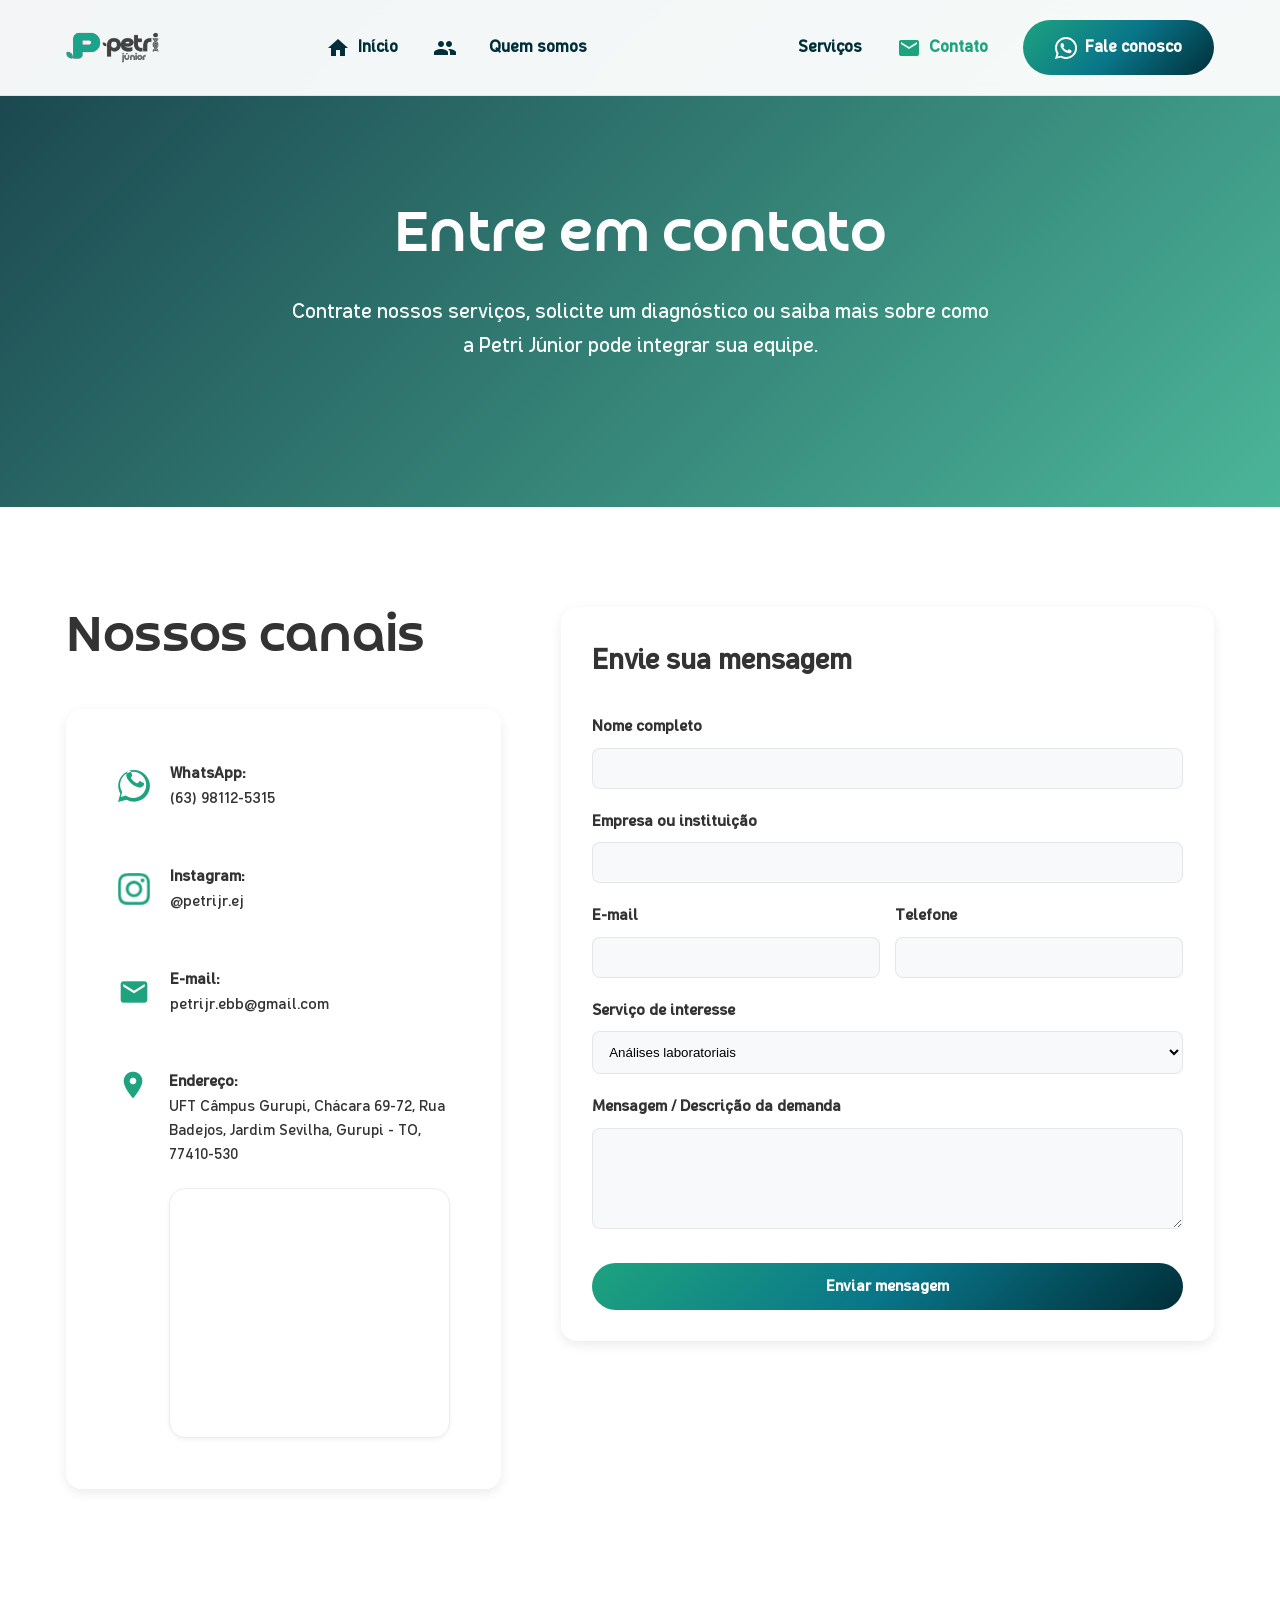
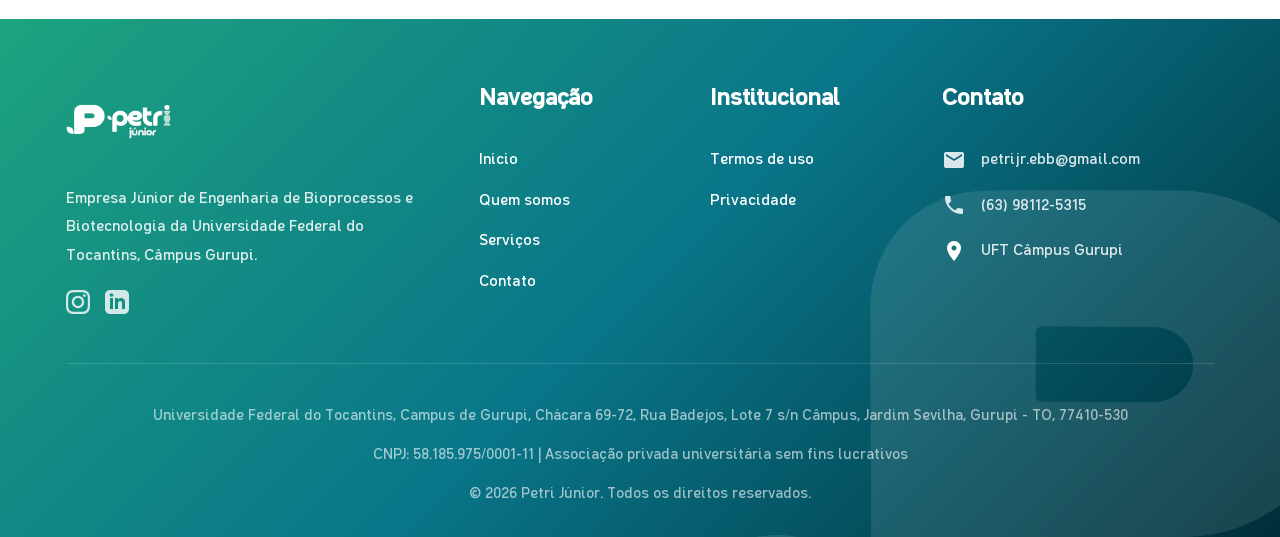
==== contato.html @ 45a55f3f "1" ====
<!DOCTYPE html>
<html lang="pt-BR">
<head>
  <meta charset="UTF-8">
  <meta name="viewport" content="width=device-width, initial-scale=1.0">
  <title>Contato | Petri Júnior</title>
  
  <link href="https://fonts.googleapis.com/icon?family=Material+Icons" rel="stylesheet">
  <link rel="stylesheet" href="assets/css/style.css">
  <link rel="icon" href="assets/img/favicon-branco.svg" type="image/svg+xml">
</head>
<body>

  <!-- Header -->
  <header>
    <div class="container nav-container">
      <a href="index.html" class="logo">
        <img src="assets/img/logo-petri.svg" alt="Petri Júnior Logo">
      </a>
      <nav class="nav-links">
        <a href="index.html"><span class="material-icons">home</span> Início</a>
        <a href="quem-somos.html"><span class="material-icons">groups</span> Quem somos</a>
        <a href="servicos.html"><span class="material-icons">biotech</span> Serviços</a>
        <a href="contato.html"><span class="material-icons">mail</span> Contato</a>
        <a href="https://wa.me/5563981125315" class="btn btn-gradient">
          <svg xmlns="http://www.w3.org/2000/svg" width="22" height="22" viewBox="0 0 24 24" fill="white"><path d="M17.472 14.382c-.297-.149-1.758-.867-2.03-.967-.273-.099-.471-.148-.67.15-.197.297-.767.966-.94 1.164-.173.199-.347.223-.644.075-.297-.15-1.255-.463-2.39-1.328-.883-.788-1.48-1.761-1.653-2.059-.173-.297-.018-.458.13-.606.134-.133.298-.347.446-.52.149-.174.198-.298.298-.497.099-.198.05-.371-.025-.52-.075-.149-.669-1.612-.916-2.207-.242-.579-.487-.5-.669-.51-.173-.008-.371-.01-.57-.01-.198 0-.52.074-.792.372-.272.297-1.04 1.016-1.04 2.479 0 1.462 1.065 2.875 1.213 3.074.149.198 2.096 3.2 5.077 4.487.709.306 1.262.489 1.694.625.712.227 1.36.195 1.871.118.571-.085 1.758-.719 2.006-1.413.248-.694.248-1.289.173-1.413-.074-.124-.272-.198-.57-.347m-5.421 7.403h-.004a9.87 9.87 0 01-5.031-1.378l-.361-.214-3.741.982.998-3.648-.235-.374a9.86 9.86 0 01-1.51-5.26c.001-5.45 4.436-9.884 9.888-9.884 2.64 0 5.122 1.03 6.988 2.898a9.825 9.825 0 012.893 6.994c-.003 5.45-4.437 9.884-9.885 9.884m8.413-18.297A11.815 11.815 0 0012.05 0C5.414 0 .015 5.398.01 12.038c0 2.12.553 4.189 1.602 6.04L0 24l6.149-1.613a11.817 11.817 0 005.9 1.652h.005c6.634 0 12.032-5.398 12.037-12.038.003-3.218-1.251-6.242-3.535-8.528z"/></svg>
          Fale conosco
        </a>
      </nav>
      <div class="mobile-menu-btn">
        <span class="material-icons">menu</span>
      </div>
    </div>
  </header>

  <main>
    <!-- Page Hero -->
    <section class="page-hero hero-contato section-padding text-center">
      <div class="container">
        <h1 class="fade-in">Entre em contato</h1>
        <p class="fade-in" style="max-width: 700px; margin: 25px auto; font-size: 1.3rem; color: rgba(255,255,255,0.95);">
          Contrate nossos serviços, solicite um diagnóstico ou saiba mais sobre como a Petri Júnior pode integrar sua equipe.
        </p>
      </div>
    </section>

    <!-- Contato Section -->
    <section class="section-padding">
      <div class="container" style="display: block;">
        <div class="grid" style="display: grid; grid-template-columns: 1fr 1.5fr; gap: 60px; align-items: start;">
          <div class="fade-in">
            <h2 style="margin-bottom: 40px;">Nossos canais</h2>
            
            <div class="glass-card" style="margin-bottom: 30px; padding: 40px;">
              <a href="https://wa.me/5563981125315" target="_blank" style="display: flex; align-items: center; gap: 20px; margin-bottom: 30px; padding: 10px; border-radius: 12px; transition: 0.3s; border: 1px solid transparent;" onmouseover="this.style.borderColor='var(--primary)'; this.style.background='white'" onmouseout="this.style.borderColor='transparent'; this.style.background='transparent'">
                <svg xmlns="http://www.w3.org/2000/svg" width="32" height="32" viewBox="0 0 24 24" fill="var(--primary)"><path d="M.057 24l1.687-6.163c-1.041-1.804-1.588-3.849-1.587-5.946.003-6.556 5.338-11.891 11.893-11.891 3.181.001 6.167 1.24 8.413 3.488 2.246 2.248 3.484 5.232 3.481 8.412-.003 6.557-5.338 11.892-11.893 11.892-1.997-.001-3.951-.5-5.688-1.448l-6.306 1.656zm6.29-4.464c1.56.925 3.278 1.411 5.037 1.413 5.398.001 9.79-4.393 9.792-9.791.002-2.618-1.017-5.074-2.871-6.928s-4.31-2.871-6.928-2.872c-5.397 0-9.791 4.393-9.794 9.792-.001 1.885.535 3.723 1.555 5.314l-1.026 3.748 3.861-1.013zm12.525-10.1c-.327-.164-1.938-.954-2.239-1.063-.301-.109-.52-.164-.738.164-.219.327-.847 1.063-1.039 1.281-.192.219-.383.245-.71.081s-1.382-.509-2.63-1.625c-.971-.865-1.626-1.934-1.817-2.261-.191-.327-.02-.504.143-.665.147-.146.327-.34.491-.51.164-.17.218-.287.327-.478.109-.219.055-.409-.027-.573s-.738-1.774-1.011-2.427c-.265-.636-.535-.55-.738-.561-.191-.01-.409-.011-.627-.011s-.573.082-.874.409c-.301.327-1.147 1.119-1.147 2.727s1.173 3.164 1.337 3.382c.164.219 2.307 3.522 5.59 4.945.78.339 1.39.541 1.866.692.783.248 1.497.213 2.059.101.627-.125 1.938-.792 2.211-1.555.273-.764.273-1.419.191-1.555-.082-.136-.3-.218-.627-.382z"/></svg>
                <span><strong>WhatsApp:</strong><br>(63) 98112-5315</span>
              </a>
              <a href="https://www.instagram.com/petrijr.ej/" target="_blank" style="display: flex; align-items: center; gap: 20px; margin-bottom: 30px; padding: 10px; border-radius: 12px; transition: 0.3s; border: 1px solid transparent;" onmouseover="this.style.borderColor='var(--primary)'; this.style.background='white'" onmouseout="this.style.borderColor='transparent'; this.style.background='transparent'">
                <svg xmlns="http://www.w3.org/2000/svg" width="32" height="32" viewBox="0 0 24 24" fill="var(--primary)"><path d="M12 2.163c3.204 0 3.584.012 4.85.07 3.252.148 4.771 1.691 4.919 4.819.058 1.265.069 1.645.069 4.849 0 3.205-.012 3.584-.069 4.849-.149 3.225-1.664 4.771-4.919 4.919-1.266.058-1.644.07-4.85.07-3.204 0-3.584-.012-4.849-.07-3.26-.149-4.771-1.699-4.919-4.82-.058-1.265-.07-1.644-.07-4.849 0-3.204.013-3.583.07-4.849.149-3.227 1.664-4.771 4.919-4.919 1.266-.057 1.645-.069 4.849-.069zm0-2.163c-3.259 0-3.667.014-4.947.072-4.358.2-6.78 2.618-6.98 6.98-.059 1.281-.073 1.689-.073 4.948 0 3.259.014 3.668.072 4.948.2 4.358 2.618 6.78 6.98 6.98 1.281.058 1.689.072 4.948.072 3.259 0 3.668-.014 4.948-.072 4.354-.2 6.782-2.618 6.979-6.98.059-1.28.073-1.689.073-4.948 0-3.259-.014-3.667-.072-4.947-.196-4.354-2.617-6.78-6.979-6.98-1.281-.059-1.69-.073-4.949-.073zm0 5.838c-3.403 0-6.162 2.759-6.162 6.162s2.759 6.163 6.162 6.163 6.162-2.759 6.162-6.163c0-3.403-2.759-6.162-6.162-6.162zm0 10.162c-2.209 0-4-1.791-4-4 0-2.209 1.791-4 4-4s4 1.791 4 4c0 2.209-1.791 4-4 4zm6.406-11.845c-.796 0-1.441.645-1.441 1.44s.645 1.44 1.441 1.44c.795 0 1.439-.645 1.439-1.44s-.644-1.44-1.439-1.44z"/></svg>
                <span><strong>Instagram:</strong><br>@petrijr.ej</span>
              </a>
              <a href="mailto:petrijr.ebb@gmail.com" style="display: flex; align-items: center; gap: 20px; margin-bottom: 30px; padding: 10px; border-radius: 12px; transition: 0.3s; border: 1px solid transparent;" onmouseover="this.style.borderColor='var(--primary)'; this.style.background='white'" onmouseout="this.style.borderColor='transparent'; this.style.background='transparent'">
                <span class="material-icons" style="color: var(--primary); font-size: 32px;">mail</span> 
                <span><strong>E-mail:</strong><br>petrijr.ebb@gmail.com</span>
              </a>
              <div style="display: flex; align-items: flex-start; gap: 20px; padding: 10px;">
                <span class="material-icons" style="color: var(--primary); font-size: 32px;">place</span> 
                <div style="flex-grow: 1;">
                  <strong>Endereço:</strong><br>
                  <p style="font-size: 0.95rem; margin-bottom: 20px;">UFT Câmpus Gurupi, Chácara 69-72, Rua Badejos, Jardim Sevilha, Gurupi - TO, 77410-530</p>
                  
                  <!-- Maps Nested in Card -->
                  <div class="map-container" style="height: 250px; margin-top: 10px;">
                    <iframe 
                      src="https://www.google.com/maps/embed?pb=!1m18!1m12!1m3!1d3896.3475143324024!2d-49.07187142491295!3d-11.758362687537335!2m3!1f0!2f0!3f0!3m2!1i1024!2i768!4f13.1!3m3!1m2!1s0x933be32c748c823d%3A0x6739958045610d4c!2sUFT%20-%20Campus%20Gurupi!5e0!3m2!1spt-BR!2sbr!4v1715870000000!5m2!1spt-BR!2sbr" 
                      width="100%" 
                      height="100%" 
                      style="border:0;" 
                      allowfullscreen="" 
                      loading="lazy" 
                      referrerpolicy="no-referrer-when-downgrade">
                    </iframe>
                  </div>
                </div>
              </div>
            </div>
          </div>
          
          <div class="glass-card fade-in" style="background: white;">
            <h3 style="margin-bottom: 30px;">Envie sua mensagem</h3>
            <form id="contact-form">
              <div style="margin-bottom: 20px;">
                <label for="name" style="display: block; margin-bottom: 8px; font-weight: bold;">Nome completo</label>
                <input type="text" id="name" required style="width: 100%; padding: 12px; border: 1px solid var(--border-light); border-radius: 8px; background: var(--bg-light);">
              </div>
              <div style="margin-bottom: 20px;">
                <label for="company" style="display: block; margin-bottom: 8px; font-weight: bold;">Empresa ou instituição</label>
                <input type="text" id="company" style="width: 100%; padding: 12px; border: 1px solid var(--border-light); border-radius: 8px; background: var(--bg-light);">
              </div>
              <div style="display: grid; grid-template-columns: 1fr 1fr; gap: 15px; margin-bottom: 20px;">
                <div>
                  <label for="email" style="display: block; margin-bottom: 8px; font-weight: bold;">E-mail</label>
                  <input type="email" id="email" required style="width: 100%; padding: 12px; border: 1px solid var(--border-light); border-radius: 8px; background: var(--bg-light);">
                </div>
                <div>
                  <label for="phone" style="display: block; margin-bottom: 8px; font-weight: bold;">Telefone</label>
                  <input type="tel" id="phone" required style="width: 100%; padding: 12px; border: 1px solid var(--border-light); border-radius: 8px; background: var(--bg-light);">
                </div>
              </div>
              <div style="margin-bottom: 20px;">
                <label for="service" style="display: block; margin-bottom: 8px; font-weight: bold;">Serviço de interesse</label>
                <select id="service" style="width: 100%; padding: 12px; border: 1px solid var(--border-light); border-radius: 8px; background: var(--bg-light);">
                  <option value="Análises">Análises laboratoriais</option>
                  <option value="Biossegurança">Biossegurança/MBP/ POPs</option>
                  <option value="Bioinformática">Bioinformática</option>
                  <option value="Cursos">Cursos e treinamentos</option>
                  <option value="Outro">Outros/parcerias</option>
                </select>
              </div>
              <div style="margin-bottom: 25px;">
                <label for="message" style="display: block; margin-bottom: 8px; font-weight: bold;">Mensagem / Descrição da demanda</label>
                <textarea id="message" rows="5" required style="width: 100%; padding: 12px; border: 1px solid var(--border-light); border-radius: 8px; background: var(--bg-light);"></textarea>
              </div>
              <button type="submit" class="btn btn-gradient" style="width: 100%;">Enviar mensagem</button>
            </form>
          </div>
        </div>
      </div>
    </section>
  </main>

  <!-- Footer -->
  <footer>
    <img src="assets/img/favicon-branco.svg" class="footer-watermark" alt="Watermark">
    <div class="container" style="display: block;">
      <div class="footer-grid">
        <div class="footer-info">
          <img src="assets/img/logo-petri.svg" alt="Petri Júnior" style="height: 85px; filter: brightness(0) invert(1);">
          <p style="margin-top: 20px;">Empresa Júnior de Engenharia de Bioprocessos e Biotecnologia da Universidade Federal do Tocantins, Câmpus Gurupi.</p>
          <div style="display: flex; gap: 15px; margin-top: 20px;">
            <a href="https://www.instagram.com/petrijr.ej/" target="_blank" style="color: white; opacity: 0.8;"><svg xmlns="http://www.w3.org/2000/svg" width="24" height="24" viewBox="0 0 24 24" fill="currentColor"><path d="M12 2.163c3.204 0 3.584.012 4.85.07 3.252.148 4.771 1.691 4.919 4.819.058 1.265.069 1.645.069 4.849 0 3.205-.012 3.584-.069 4.849-.149 3.225-1.664 4.771-4.919 4.919-1.266.058-1.644.07-4.85.07-3.204 0-3.584-.012-4.849-.07-3.26-.149-4.771-1.699-4.919-4.82-.058-1.265-.07-1.644-.07-4.849 0-3.204.013-3.583.07-4.849.149-3.227 1.664-4.771 4.919-4.919 1.266-.057 1.645-.069 4.849-.069zm0-2.163c-3.259 0-3.667.014-4.947.072-4.358.2-6.78 2.618-6.98 6.98-.059 1.281-.073 1.689-.073 4.948 0 3.259.014 3.668.072 4.948.2 4.358 2.618 6.78 6.98 6.98 1.281.058 1.689.072 4.948.072 3.259 0 3.668-.014 4.948-.072 4.354-.2 6.782-2.618 6.979-6.98.059-1.28.073-1.689.073-4.948 0-3.259-.014-3.667-.072-4.947-.196-4.354-2.617-6.78-6.979-6.98-1.281-.059-1.69-.073-4.949-.073zm0 5.838c-3.403 0-6.162 2.759-6.162 6.162s2.759 6.163 6.162 6.163 6.162-2.759 6.162-6.163c0-3.403-2.759-6.162-6.162-6.162zm0 10.162c-2.209 0-4-1.791-4-4 0-2.209 1.791-4 4-4s4 1.791 4 4c0 2.209-1.791 4-4 4zm6.406-11.845c-.796 0-1.441.645-1.441 1.44s.645 1.44 1.441 1.44c.795 0 1.439-.645 1.439-1.44s-.644-1.44-1.439-1.44z"/></svg></a>
            <a href="https://www.linkedin.com/company/petri-j%C3%BAnior" target="_blank" style="color: white; opacity: 0.8;"><svg xmlns="http://www.w3.org/2000/svg" width="24" height="24" viewBox="0 0 24 24" fill="currentColor"><path d="M19 0h-14c-2.761 0-5 2.239-5 5v14c0 2.761 2.239 5 5 5h14c2.762 0 5-2.238 5-5v-14c0-2.761-2.238-5-5-5zm-11 19h-3v-11h3v11zm-1.5-12.268c-.966 0-1.75-.79-1.75-1.764s.784-1.764 1.75-1.764 1.75.79 1.75 1.764-.783 1.764-1.75 1.764zm13.5 12.268h-3v-5.604c0-3.368-4-3.113-4 0v5.604h-3v-11h3v1.765c1.396-2.586 7-2.777 7 2.476v6.759z"/></svg></a>
          </div>
        </div>
        <div class="footer-links">
          <h4>Navegação</h4>
          <ul>
            <li><a href="index.html">Início</a></li>
            <li><a href="quem-somos.html">Quem somos</a></li>
            <li><a href="servicos.html">Serviços</a></li>
            <li><a href="contato.html">Contato</a></li>
          </ul>
        </div>
        <div class="footer-links">
          <h4>Institucional</h4>
          <ul>
            <li><a href="termos-de-uso.html">Termos de uso</a></li>
            <li><a href="politica-de-privacidade.html">Privacidade</a></li>
          </ul>
        </div>
        <div class="footer-contact">
          <h4>Contato</h4>
          <p><span class="material-icons">mail</span> petrijr.ebb@gmail.com</p>
          <p><span class="material-icons">call</span> (63) 98112-5315</p>
          <p><span class="material-icons" style="color: white;">place</span> UFT Câmpus Gurupi</p>
        </div>
      </div>
      <div class="footer-bottom">
        <p>Universidade Federal do Tocantins, Campus de Gurupi, Chácara 69-72, Rua Badejos, Lote 7 s/n Câmpus, Jardim Sevilha, Gurupi - TO, 77410-530</p>
        <p style="margin-top: 15px;">CNPJ: 58.185.975/0001-11 | Associação privada universitária sem fins lucrativos</p>
        <p style="margin-top: 15px;">&copy; 2026 Petri Júnior. Todos os direitos reservados.</p>
      </div>
    </div>
  </footer>

  <script src="assets/js/main.js"></script>
</body>
</html>
---- assets/css/style.css ----
/* 
  Petri Júnior - Institutional Website 
  Refined Style Guide
*/

:root {
  /* Colors */
  --primary: #1ea37f;
  --primary-dark: #097689;
  --primary-darker: #002e39;
  --gradient: linear-gradient(135deg, #1ea37f 0%, #097689 50%, #002e39 100%);
  
  --bg-white: #ffffff;
  --bg-light: #f8f9fa;
  --text-dark: #333333;
  --text-muted: #666666;
  --border-light: rgba(0, 0, 0, 0.08);
  --shadow-sm: 0 2px 4px rgba(0, 0, 0, 0.05);
  --shadow-md: 0 4px 12px rgba(0, 0, 0, 0.08);
  
  /* Glassmorphism */
  --glass-bg: rgba(255, 255, 255, 0.7);
  --glass-border: rgba(255, 255, 255, 0.3);
  --glass-blur: blur(10px);
}

/* Fonts */
@font-face {
  font-family: "Caracas";
  src: url("../fonts/Caracas.ttf") format("truetype");
  font-display: swap;
}

@font-face {
  font-family: "Croogla";
  src: url("../fonts/Croogla.ttf") format("truetype");
  font-display: swap;
}

/* Base Styles */
* {
  margin: 0;
  padding: 0;
  box-sizing: border-box;
}

html {
  scroll-behavior: smooth;
}

body {
  font-family: "Caracas", Arial, Helvetica, sans-serif;
  color: var(--text-dark);
  line-height: 1.6;
  background-color: var(--bg-white);
  overflow-x: hidden;
  font-variant-ligatures: none;
  font-feature-settings: "liga" 0; /* Comprehensive ligature disabling */
}

/* SVG Quality & Engine Optimization */
svg, img[src$=".svg"] {
  shape-rendering: geometricPrecision;
  image-rendering: -webkit-optimize-contrast;
  image-rendering: crisp-edges; /* fallback for some engines */
  image-rendering: optimizeQuality;
  -webkit-backface-visibility: hidden;
  backface-visibility: hidden;
}

/* Main Titles - Croogla */
h1, h2, .main-title {
  font-family: "Croogla", Arial, Helvetica, sans-serif;
  font-weight: normal;
  line-height: 1.1;
  letter-spacing: -0.01em;
}

h1 { font-size: 4rem; }
h2 { font-size: 3.5rem; }

/* Secondary/Card Titles - Caracas Bold */
h3, h4, h5, h6, .card-title {
  font-family: "Caracas", sans-serif;
  font-weight: bold;
}

h3 { font-size: 1.8rem; }
h4 { font-size: 1.4rem; }

a {
  text-decoration: none;
  color: inherit;
  transition: 0.3s;
}

ul {
  list-style: none;
}

img {
  max-width: 100%;
  height: auto;
  display: block;
}

/* Utility Classes */
.container {
  width: 92%;
  max-width: 1300px;
  margin: 0 auto;
  padding: 0 15px;
}

.section-padding {
  padding: 100px 0;
}

.text-center { text-align: center; }

.glass-card {
  background: var(--glass-bg);
  backdrop-filter: var(--glass-blur);
  -webkit-backdrop-filter: var(--glass-blur);
  border: 1px solid var(--glass-border);
  border-radius: 16px;
  padding: 30px;
  box-shadow: var(--shadow-md);
  transition: transform 0.3s ease, box-shadow 0.3s ease;
}

.glass-card:hover {
  transform: translateY(-8px);
  box-shadow: 0 12px 24px rgba(0, 0, 0, 0.1);
}

/* Hero Section Refined */
.hero {
  background: linear-gradient(135deg, rgba(0, 46, 57, 0.85) 0%, rgba(30, 163, 127, 0.85) 100%), 
              url('https://images.unsplash.com/photo-1618053448492-2b629c2c912c?q=80&w=1200&auto=format&fit=crop');
  background-size: cover;
  background-position: center;
  background-attachment: fixed;
  color: white;
  min-height: 100vh;
  display: flex;
  align-items: center;
  position: relative;
  overflow: hidden;
  padding-top: 150px;
  padding-bottom: 180px;
}

.hero-watermark {
  position: absolute;
  right: -10%;
  bottom: -20%;
  width: 60%;
  height: auto;
  opacity: 0.12;
  pointer-events: none;
  z-index: 1;
}

.hero .container {
  position: relative;
  z-index: 2;
  display: grid;
  grid-template-columns: 1.2fr 0.8fr;
  align-items: center;
}

@media (max-width: 992px) {
  .hero .container {
    grid-template-columns: 1fr;
  }
  .hero-watermark {
    width: 100%;
    right: -20%;
    bottom: -10%;
  }
}

.page-hero {
  background-size: cover;
  background-position: center;
  background-attachment: fixed;
  color: white;
  padding-top: 200px;
  padding-bottom: 120px;
  position: relative;
}

.page-hero::before {
  content: '';
  position: absolute;
  top: 0;
  left: 0;
  width: 100%;
  height: 100%;
  background: linear-gradient(135deg, rgba(0, 46, 57, 0.9) 0%, rgba(30, 163, 127, 0.8) 100%);
  z-index: 1;
}

.page-hero .container {
  position: relative;
  z-index: 2;
}

.hero::after {
  content: '';
  position: absolute;
  bottom: 0;
  left: 0;
  width: 100%;
  height: 180px;
  background: linear-gradient(to bottom, transparent, var(--bg-white));
  pointer-events: none;
}

/* Specific Page Heroes */
.hero-quem-somos {
  background-image: url('https://images.unsplash.com/photo-1595154038281-4beb9195415b?q=80&w=1472&auto=format&fit=crop');
}

.hero-contato {
  background-image: url('https://images.unsplash.com/photo-1707944745899-104a4b12d945?q=80&w=747&auto=format&fit=crop');
}

.hero-servicos {
  background-image: url('https://images.unsplash.com/photo-1614308460927-5024ba2e1dcb?q=80&w=1200&auto=format&fit=crop');
}

/* Buttons */
.btn {
  display: inline-flex;
  align-items: center;
  justify-content: center;
  padding: 14px 32px;
  border-radius: 50px;
  font-family: "Caracas", sans-serif;
  font-weight: bold;
  cursor: pointer;
  transition: 0.3s;
  border: none;
  gap: 12px;
  font-size: 1rem;
}

.btn svg {
  display: block;
}

.btn-primary {
  background: white;
  color: var(--primary-darker);
}

.btn-primary:hover {
  background: var(--bg-light);
  transform: translateY(-2px);
  box-shadow: 0 5px 15px rgba(0,0,0,0.1);
}

.btn-gradient {
  background: var(--gradient);
  color: white !important;
}

.btn-gradient svg {
  fill: white !important;
}

.btn-gradient:hover {
  opacity: 0.95;
  transform: translateY(-2px);
  box-shadow: 0 5px 15px rgba(30, 163, 127, 0.3);
}

.btn-secondary {
  background: transparent;
  color: white;
  border: 2px solid white;
}

.btn-secondary:hover {
  background: rgba(255, 255, 255, 0.1);
  transform: translateY(-2px);
}

/* Section Transitions */
.transition-gradient {
  height: 150px;
  background: linear-gradient(to bottom, var(--bg-white), var(--bg-light));
}

/* Workflow Section Styles */
.workflow-grid {
  display: grid;
  grid-template-columns: repeat(auto-fit, minmax(200px, 1fr));
  gap: 20px;
  margin-top: 50px;
}

.workflow-step {
  text-align: center;
  padding: 30px 20px;
  background: white;
  border-radius: 16px;
  box-shadow: var(--shadow-sm);
  position: relative;
  transition: 0.3s;
}

.workflow-step:hover {
  transform: translateY(-5px);
  box-shadow: var(--shadow-md);
}

.step-number {
  width: 50px;
  height: 50px;
  background: var(--gradient);
  color: white;
  border-radius: 50%;
  display: flex;
  align-items: center;
  justify-content: center;
  font-size: 1.5rem;
  font-family: "Croogla", sans-serif;
  margin: 0 auto 20px;
}

/* Moments Gallery Styles */
.moments-grid {
  display: grid;
  grid-template-columns: repeat(auto-fill, minmax(300px, 1fr));
  gap: 20px;
  margin-top: 40px;
}

.moment-card {
  background: white;
  border-radius: 12px;
  overflow: hidden;
  box-shadow: var(--shadow-sm);
  transition: 0.3s;
}

.moment-card:hover {
  transform: scale(1.02);
  box-shadow: var(--shadow-md);
}

.moment-img {
  width: 100%;
  height: 240px;
  object-fit: cover;
}

.moment-info {
  padding: 20px;
}

.moment-date {
  font-size: 0.85rem;
  color: var(--primary);
  font-weight: bold;
  margin-bottom: 5px;
}

.moment-desc {
  font-size: 0.95rem;
  color: var(--text-dark);
}

/* Team Card Styles */
.team-grid {
  display: grid;
  grid-template-columns: repeat(auto-fill, minmax(280px, 1fr));
  gap: 30px;
}

.team-card {
  background: white;
  border-radius: 16px;
  padding: 30px;
  text-align: center;
  box-shadow: var(--shadow-sm);
  border: 1px solid var(--border-light);
  transition: 0.3s;
}

.team-card:hover {
  border-color: var(--primary);
  transform: translateY(-5px);
}

.team-photo {
  width: 130px;
  height: 130px;
  border-radius: 50%;
  margin: 0 auto 20px;
  object-fit: cover;
  border: 4px solid var(--bg-light);
}

.team-links {
  display: flex;
  justify-content: center;
  gap: 15px;
  margin-top: 20px;
}

.team-links a {
  color: var(--text-muted);
  font-size: 1.4rem;
}

.team-links a:hover {
  color: var(--primary);
}

.advisor-card {
  grid-column: 1 / -1;
  max-width: 1000px;
  margin: 0 auto 50px;
  display: grid;
  grid-template-columns: 280px 1fr;
  text-align: left;
  align-items: center;
  gap: 50px;
  padding: 40px;
  border-left: 6px solid var(--primary);
}

/* Areas Cards Grid Optimization */
.areas-grid {
  display: grid;
  grid-template-columns: repeat(6, 1fr);
  gap: 25px;
}

.area-card.span-2 { grid-column: span 2; }
.area-card.span-3 { grid-column: span 3; }

/* Indicators Grid 4-in-a-row */
.indicators-grid {
  display: grid;
  grid-template-columns: repeat(4, 1fr);
  gap: 25px;
  max-width: 1200px;
  margin: 0 auto;
}

.indicator-item {
  display: flex;
  flex-direction: column;
  align-items: center;
  justify-content: center;
}

.indicator-icon {
  font-size: 3.5rem !important;
  color: var(--primary);
  margin-bottom: 15px;
  opacity: 0.8;
}

/* Mascot Dynamics */
.mascot-container {
  position: relative;
  margin-bottom: 0;
  z-index: 10;
  display: flex;
  justify-content: center;
  align-items: center;
}

.mascot-img {
  width: 100%;
  max-width: 420px;
  height: auto;
  aspect-ratio: 1080 / 1350;
  object-fit: contain;
  filter: drop-shadow(0 15px 40px rgba(0,0,0,0.12));
  transition: transform 0.8s cubic-bezier(0.22, 1, 0.36, 1), filter 0.8s ease;
  will-change: transform;
}

.mascot-container:hover .mascot-img {
  transform: translateY(-10px) scale(1.03);
  filter: drop-shadow(0 25px 60px rgba(0,0,0,0.18));
}

/* Ecosystem Logos */
.ecosystem-logos img {
  height: 100px;
  width: auto;
  filter: none;
  transition: 0.4s;
}

.mej-card {
  display: flex;
  flex-direction: column;
  align-items: center;
}

.mej-card img {
  height: 110px;
  margin-bottom: 25px;
}

/* Areas Cards with Images */
.area-card {
  position: relative;
  overflow: hidden;
  border-radius: 16px;
  height: 400px;
  display: flex;
  flex-direction: column;
  justify-content: flex-end;
  color: white;
  transition: 0.4s;
  box-shadow: var(--shadow-md);
}

.area-card img {
  position: absolute;
  top: 0;
  left: 0;
  width: 100%;
  height: 100%;
  object-fit: cover;
  z-index: 1;
  transition: 0.5s;
}

.area-card::before {
  content: '';
  position: absolute;
  top: 0;
  left: 0;
  width: 100%;
  height: 100%;
  background: linear-gradient(to top, rgba(0,46,57,0.95) 0%, rgba(0,46,57,0.4) 50%, transparent 100%);
  z-index: 2;
}

.area-card .card-content {
  position: relative;
  z-index: 3;
  padding: 35px;
}

.area-card:hover {
  transform: translateY(-10px);
}

.area-card:hover img {
  transform: scale(1.1);
}

/* Google Maps Embed */
.map-container {
  width: 100%;
  height: 400px;
  border-radius: 16px;
  overflow: hidden;
  margin-top: 30px;
  border: 1px solid var(--border-light);
  box-shadow: var(--shadow-sm);
}

/* Animations */
.fade-in {
  opacity: 0;
  transform: translateY(30px);
  transition: opacity 0.8s ease-out, transform 0.8s ease-out;
}

.fade-in.visible {
  opacity: 1;
  transform: translateY(0);
}

/* Header */
header {
  position: fixed;
  top: 0;
  width: 100%;
  z-index: 1000;
  background: rgba(255, 255, 255, 0.95);
  backdrop-filter: blur(8px);
  border-bottom: 1px solid var(--border-light);
  padding: 10px 0;
  transition: 0.3s;
}

.nav-container {
  display: flex;
  justify-content: space-between;
  align-items: center;
}

.logo img {
  height: 75px;
}

.nav-links {
  display: flex;
  gap: 35px;
  align-items: center;
}

.nav-links a {
  font-weight: 600;
  font-size: 1.05rem;
  color: var(--primary-darker);
  display: flex;
  align-items: center;
  gap: 8px;
}

.nav-links a:hover, .nav-links a.active {
  color: var(--primary);
}

.mobile-menu-btn {
  display: none;
  cursor: pointer;
  color: var(--primary-darker);
}

/* Footer */
footer {
  background: var(--gradient);
  color: white;
  padding: 60px 0 30px;
  position: relative;
  overflow: hidden;
}

.footer-watermark {
  position: absolute;
  right: -8%;
  bottom: -30%;
  width: 650px;
  height: auto;
  opacity: 0.1;
  pointer-events: none;
  z-index: 1;
}

.footer-grid, .footer-bottom {
  position: relative;
  z-index: 2;
}

.footer-grid {
  display: grid;
  grid-template-columns: 2fr 1fr 1fr 1.5fr;
  gap: 50px;
  margin-bottom: 40px;
}

.footer-info img {
  height: 85px;
  filter: brightness(0) invert(1);
}

.footer-info p {
  color: rgba(255, 255, 255, 0.85);
  margin-top: 25px;
  line-height: 1.8;
}

.footer-links h4, .footer-contact h4 {
  color: white;
  margin-bottom: 30px;
  font-size: 1.5rem;
}

.footer-links ul li {
  margin-bottom: 15px;
}

.footer-links a:hover {
  color: white;
  opacity: 0.8;
  text-decoration: underline;
}

.footer-contact p {
  color: rgba(255, 255, 255, 0.85);
  display: flex;
  align-items: center;
  gap: 15px;
  margin-bottom: 20px;
}

.footer-bottom {
  border-top: 1px solid rgba(255, 255, 255, 0.15);
  padding-top: 40px;
  text-align: center;
  color: rgba(255, 255, 255, 0.6);
  font-size: 0.95rem;
}

/* Responsive Grid */
@media (max-width: 1200px) {
  .advisor-card {
    grid-template-columns: 200px 1fr;
    gap: 30px;
  }
}

@media (max-width: 1024px) {
  .areas-grid {
    grid-template-columns: repeat(2, 1fr);
  }
  .area-card.span-2, .area-card.span-3 { grid-column: span 1; }
  .indicators-grid {
    grid-template-columns: repeat(2, 1fr);
  }
}

@media (max-width: 768px) {
  :root {
    --section-padding: 60px; /* Reduced for mobile */
  }

  .section-padding {
    padding: var(--section-padding) 0;
  }

  h1 { font-size: 2.5rem !important; }
  h2 { font-size: 2rem !important; }
  
  .areas-grid {
    grid-template-columns: 1fr;
    gap: 15px;
  }
  
  .indicators-grid {
    grid-template-columns: 1fr;
    gap: 15px;
  }
  
  .hero { 
    min-height: auto; 
    padding-top: 120px; 
    padding-bottom: 100px;
    text-align: center;
  }

  .hero .hero-btns {
    justify-content: center;
  }

  .page-hero { padding-top: 140px; padding-bottom: 60px; }
  
  /* Mobile Menu Transitions */
  .mobile-menu-btn { display: block; }

  .nav-links {
    display: flex; /* Always flex but hidden by height/opacity */
    position: absolute;
    top: 100%;
    left: 0;
    width: 100%;
    background: white;
    flex-direction: column;
    padding: 0 20px;
    gap: 0;
    box-shadow: 0 15px 30px rgba(0,0,0,0.1);
    border-top: 1px solid var(--border-light);
    
    /* Animation state */
    max-height: 0;
    opacity: 0;
    overflow: hidden;
    transform: translateY(-10px);
    transition: max-height 0.5s cubic-bezier(0.4, 0, 0.2, 1), 
                opacity 0.4s ease, 
                transform 0.4s ease,
                padding 0.5s ease;
  }

  .nav-links.active {
    max-height: 600px; /* Large enough to fit items */
    opacity: 1;
    transform: translateY(0);
    padding: 25px 20px;
    gap: 20px;
  }

  .nav-links a {
    width: 100%;
    justify-content: flex-start;
    opacity: 0;
    transform: translateX(-10px);
    transition: 0.3s ease;
  }

  .nav-links.active a {
    opacity: 1;
    transform: translateX(0);
  }
  
  /* Stagger links fade-in */
  .nav-links.active a:nth-child(1) { transition-delay: 0.1s; }
  .nav-links.active a:nth-child(2) { transition-delay: 0.15s; }
  .nav-links.active a:nth-child(3) { transition-delay: 0.2s; }
  .nav-links.active a:nth-child(4) { transition-delay: 0.25s; }
  .nav-links.active a:nth-child(5) { transition-delay: 0.3s; }

  .nav-links .btn-gradient {
    width: 100%;
    margin-top: 10px;
  }
  
  .footer-grid {
    grid-template-columns: 1fr;
    text-align: left; /* Left align as requested */
    gap: 40px;
  }

  .footer-contact p {
    justify-content: flex-start; /* Left align as requested */
  }

  .footer-info {
    display: flex;
    flex-direction: column;
    align-items: flex-start;
  }

  .footer-info .social-links {
    justify-content: flex-start !important;
  }

  .footer-watermark {
    display: none;
  }
  
  .advisor-card {
    grid-template-columns: 1fr;
    text-align: center;
    padding: 25px;
  }

  .team-photo {
    width: 100px;
    height: 100px;
  }
  
  .mascot-container {
    margin-bottom: 0;
  }

  .workflow-grid {
    grid-template-columns: 1fr;
  }

  /* Grid Layouts for mobile */
  .grid {
    grid-template-columns: 1fr !important;
    gap: 30px !important;
  }

  .about-detail .grid {
    display: flex !important;
    flex-direction: column;
  }

  .about-detail .grid > div:nth-child(1) {
    order: 2;
  }
  .about-detail .grid > div:nth-child(1) img {
    order: 1;
    margin-bottom: 20px;
  }

  #alimentos .grid, #biosseguranca .grid {
    display: flex !important;
    flex-direction: column;
  }
}
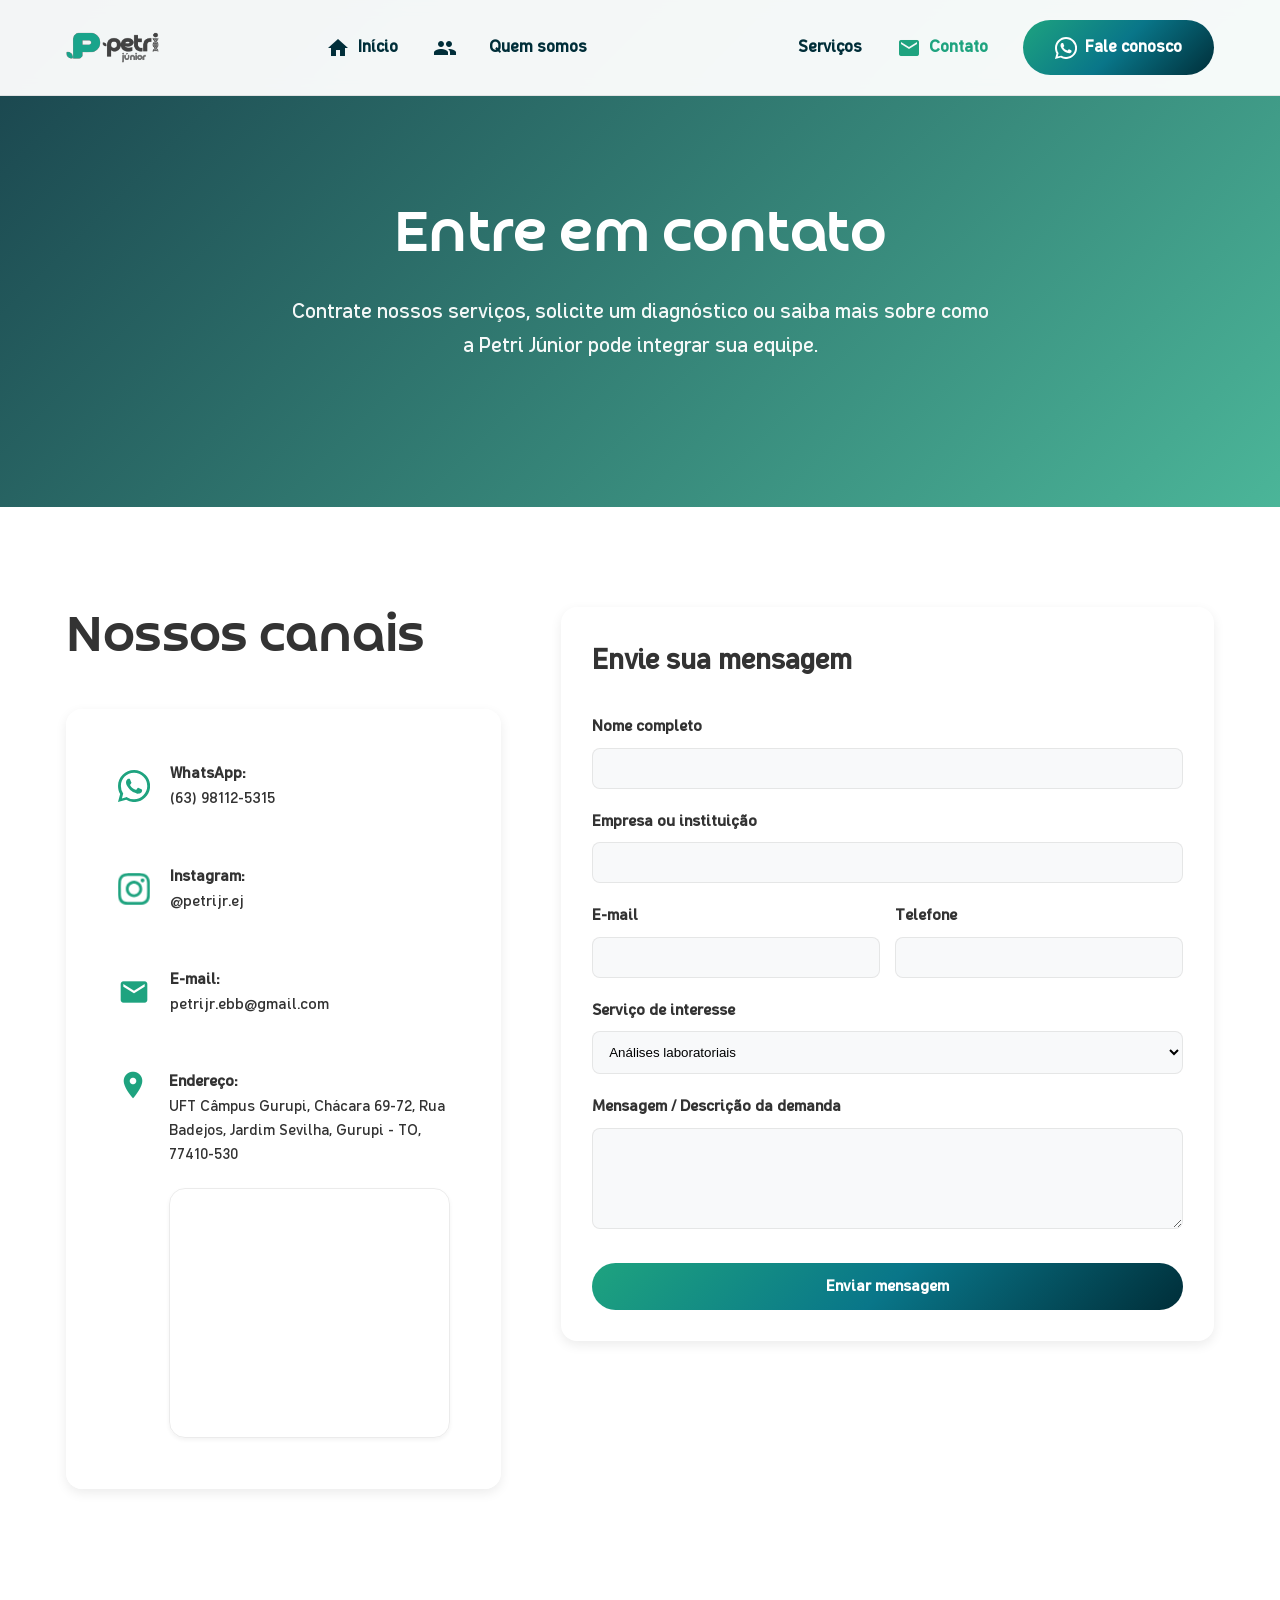
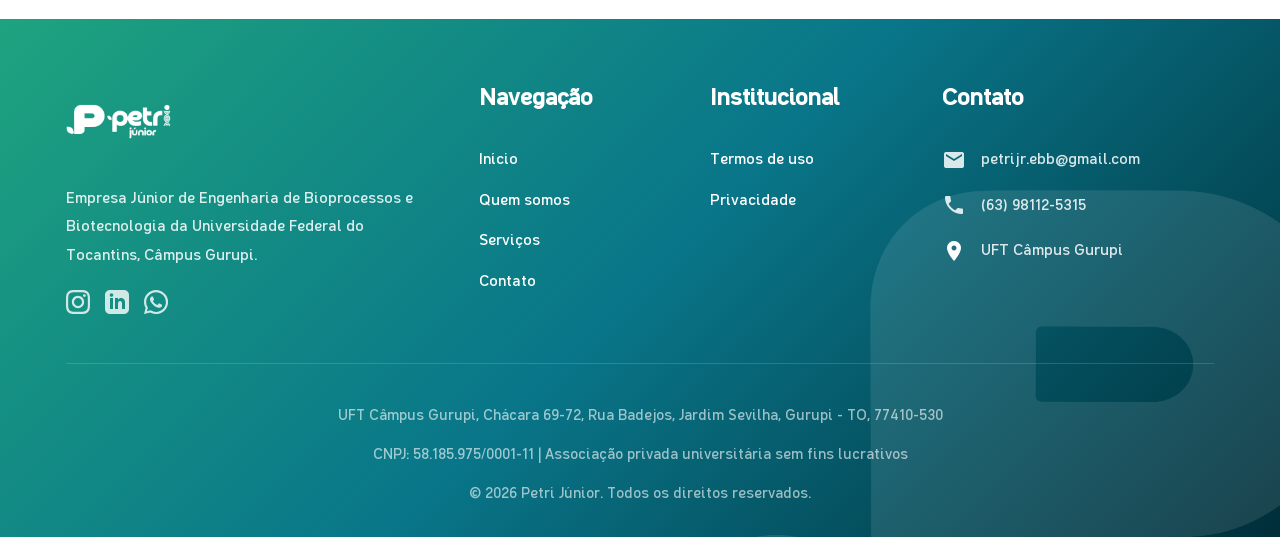
==== commit 8a01cd90: "2" ====
--- a/contato.html
+++ b/contato.html
@@ -53,7 +53,7 @@
             
             <div class="glass-card" style="margin-bottom: 30px; padding: 40px;">
               <a href="https://wa.me/5563981125315" target="_blank" style="display: flex; align-items: center; gap: 20px; margin-bottom: 30px; padding: 10px; border-radius: 12px; transition: 0.3s; border: 1px solid transparent;" onmouseover="this.style.borderColor='var(--primary)'; this.style.background='white'" onmouseout="this.style.borderColor='transparent'; this.style.background='transparent'">
-                <svg xmlns="http://www.w3.org/2000/svg" width="32" height="32" viewBox="0 0 24 24" fill="var(--primary)"><path d="M.057 24l1.687-6.163c-1.041-1.804-1.588-3.849-1.587-5.946.003-6.556 5.338-11.891 11.893-11.891 3.181.001 6.167 1.24 8.413 3.488 2.246 2.248 3.484 5.232 3.481 8.412-.003 6.557-5.338 11.892-11.893 11.892-1.997-.001-3.951-.5-5.688-1.448l-6.306 1.656zm6.29-4.464c1.56.925 3.278 1.411 5.037 1.413 5.398.001 9.79-4.393 9.792-9.791.002-2.618-1.017-5.074-2.871-6.928s-4.31-2.871-6.928-2.872c-5.397 0-9.791 4.393-9.794 9.792-.001 1.885.535 3.723 1.555 5.314l-1.026 3.748 3.861-1.013zm12.525-10.1c-.327-.164-1.938-.954-2.239-1.063-.301-.109-.52-.164-.738.164-.219.327-.847 1.063-1.039 1.281-.192.219-.383.245-.71.081s-1.382-.509-2.63-1.625c-.971-.865-1.626-1.934-1.817-2.261-.191-.327-.02-.504.143-.665.147-.146.327-.34.491-.51.164-.17.218-.287.327-.478.109-.219.055-.409-.027-.573s-.738-1.774-1.011-2.427c-.265-.636-.535-.55-.738-.561-.191-.01-.409-.011-.627-.011s-.573.082-.874.409c-.301.327-1.147 1.119-1.147 2.727s1.173 3.164 1.337 3.382c.164.219 2.307 3.522 5.59 4.945.78.339 1.39.541 1.866.692.783.248 1.497.213 2.059.101.627-.125 1.938-.792 2.211-1.555.273-.764.273-1.419.191-1.555-.082-.136-.3-.218-.627-.382z"/></svg>
+                <svg xmlns="http://www.w3.org/2000/svg" width="32" height="32" viewBox="0 0 24 24" fill="var(--primary)"><path d="M17.472 14.382c-.297-.149-1.758-.867-2.03-.967-.273-.099-.471-.148-.67.15-.197.297-.767.966-.94 1.164-.173.199-.347.223-.644.075-.297-.15-1.255-.463-2.39-1.328-.883-.788-1.48-1.761-1.653-2.059-.173-.297-.018-.458.13-.606.134-.133.298-.347.446-.52.149-.174.198-.298.298-.497.099-.198.05-.371-.025-.52-.075-.149-.669-1.612-.916-2.207-.242-.579-.487-.5-.669-.51-.173-.008-.371-.01-.57-.01-.198 0-.52.074-.792.372-.272.297-1.04 1.016-1.04 2.479 0 1.462 1.065 2.875 1.213 3.074.149.198 2.096 3.2 5.077 4.487.709.306 1.262.489 1.694.625.712.227 1.36.195 1.871.118.571-.085 1.758-.719 2.006-1.413.248-.694.248-1.289.173-1.413-.074-.124-.272-.198-.57-.347m-5.421 7.403h-.004a9.87 9.87 0 01-5.031-1.378l-.361-.214-3.741.982.998-3.648-.235-.374a9.86 9.86 0 01-1.51-5.26c.001-5.45 4.436-9.884 9.888-9.884 2.64 0 5.122 1.03 6.988 2.898a9.825 9.825 0 012.893 6.994c-.003 5.45-4.437 9.884-9.885 9.884m8.413-18.297A11.815 11.815 0 0012.05 0C5.414 0 .015 5.398.01 12.038c0 2.12.553 4.189 1.602 6.04L0 24l6.149-1.613a11.817 11.817 0 005.9 1.652h.005c6.634 0 12.032-5.398 12.037-12.038.003-3.218-1.251-6.242-3.535-8.528z"/></svg>
                 <span><strong>WhatsApp:</strong><br>(63) 98112-5315</span>
               </a>
               <a href="https://www.instagram.com/petrijr.ej/" target="_blank" style="display: flex; align-items: center; gap: 20px; margin-bottom: 30px; padding: 10px; border-radius: 12px; transition: 0.3s; border: 1px solid transparent;" onmouseover="this.style.borderColor='var(--primary)'; this.style.background='white'" onmouseout="this.style.borderColor='transparent'; this.style.background='transparent'">
@@ -141,6 +141,7 @@
           <div style="display: flex; gap: 15px; margin-top: 20px;">
             <a href="https://www.instagram.com/petrijr.ej/" target="_blank" style="color: white; opacity: 0.8;"><svg xmlns="http://www.w3.org/2000/svg" width="24" height="24" viewBox="0 0 24 24" fill="currentColor"><path d="M12 2.163c3.204 0 3.584.012 4.85.07 3.252.148 4.771 1.691 4.919 4.819.058 1.265.069 1.645.069 4.849 0 3.205-.012 3.584-.069 4.849-.149 3.225-1.664 4.771-4.919 4.919-1.266.058-1.644.07-4.85.07-3.204 0-3.584-.012-4.849-.07-3.26-.149-4.771-1.699-4.919-4.82-.058-1.265-.07-1.644-.07-4.849 0-3.204.013-3.583.07-4.849.149-3.227 1.664-4.771 4.919-4.919 1.266-.057 1.645-.069 4.849-.069zm0-2.163c-3.259 0-3.667.014-4.947.072-4.358.2-6.78 2.618-6.98 6.98-.059 1.281-.073 1.689-.073 4.948 0 3.259.014 3.668.072 4.948.2 4.358 2.618 6.78 6.98 6.98 1.281.058 1.689.072 4.948.072 3.259 0 3.668-.014 4.948-.072 4.354-.2 6.782-2.618 6.979-6.98.059-1.28.073-1.689.073-4.948 0-3.259-.014-3.667-.072-4.947-.196-4.354-2.617-6.78-6.979-6.98-1.281-.059-1.69-.073-4.949-.073zm0 5.838c-3.403 0-6.162 2.759-6.162 6.162s2.759 6.163 6.162 6.163 6.162-2.759 6.162-6.163c0-3.403-2.759-6.162-6.162-6.162zm0 10.162c-2.209 0-4-1.791-4-4 0-2.209 1.791-4 4-4s4 1.791 4 4c0 2.209-1.791 4-4 4zm6.406-11.845c-.796 0-1.441.645-1.441 1.44s.645 1.44 1.441 1.44c.795 0 1.439-.645 1.439-1.44s-.644-1.44-1.439-1.44z"/></svg></a>
             <a href="https://www.linkedin.com/company/petri-j%C3%BAnior" target="_blank" style="color: white; opacity: 0.8;"><svg xmlns="http://www.w3.org/2000/svg" width="24" height="24" viewBox="0 0 24 24" fill="currentColor"><path d="M19 0h-14c-2.761 0-5 2.239-5 5v14c0 2.761 2.239 5 5 5h14c2.762 0 5-2.238 5-5v-14c0-2.761-2.238-5-5-5zm-11 19h-3v-11h3v11zm-1.5-12.268c-.966 0-1.75-.79-1.75-1.764s.784-1.764 1.75-1.764 1.75.79 1.75 1.764-.783 1.764-1.75 1.764zm13.5 12.268h-3v-5.604c0-3.368-4-3.113-4 0v5.604h-3v-11h3v1.765c1.396-2.586 7-2.777 7 2.476v6.759z"/></svg></a>
+            <a href="https://wa.me/5563981125315" target="_blank" style="color: white; opacity: 0.8;"><svg xmlns="http://www.w3.org/2000/svg" width="24" height="24" viewBox="0 0 24 24" fill="currentColor"><path d="M17.472 14.382c-.297-.149-1.758-.867-2.03-.967-.273-.099-.471-.148-.67.15-.197.297-.767.966-.94 1.164-.173.199-.347.223-.644.075-.297-.15-1.255-.463-2.39-1.328-.883-.788-1.48-1.761-1.653-2.059-.173-.297-.018-.458.13-.606.134-.133.298-.347.446-.52.149-.174.198-.298.298-.497.099-.198.05-.371-.025-.52-.075-.149-.669-1.612-.916-2.207-.242-.579-.487-.5-.669-.51-.173-.008-.371-.01-.57-.01-.198 0-.52.074-.792.372-.272.297-1.04 1.016-1.04 2.479 0 1.462 1.065 2.875 1.213 3.074.149.198 2.096 3.2 5.077 4.487.709.306 1.262.489 1.694.625.712.227 1.36.195 1.871.118.571-.085 1.758-.719 2.006-1.413.248-.694.248-1.289.173-1.413-.074-.124-.272-.198-.57-.347m-5.421 7.403h-.004a9.87 9.87 0 01-5.031-1.378l-.361-.214-3.741.982.998-3.648-.235-.374a9.86 9.86 0 01-1.51-5.26c.001-5.45 4.436-9.884 9.888-9.884 2.64 0 5.122 1.03 6.988 2.898a9.825 9.825 0 012.893 6.994c-.003 5.45-4.437 9.884-9.885 9.884m8.413-18.297A11.815 11.815 0 0012.05 0C5.414 0 .015 5.398.01 12.038c0 2.12.553 4.189 1.602 6.04L0 24l6.149-1.613a11.817 11.817 0 005.9 1.652h.005c6.634 0 12.032-5.398 12.037-12.038.003-3.218-1.251-6.242-3.535-8.528z"/></svg></a>
           </div>
         </div>
         <div class="footer-links">
@@ -167,7 +168,7 @@
         </div>
       </div>
       <div class="footer-bottom">
-        <p>Universidade Federal do Tocantins, Campus de Gurupi, Chácara 69-72, Rua Badejos, Lote 7 s/n Câmpus, Jardim Sevilha, Gurupi - TO, 77410-530</p>
+        <p>UFT Câmpus Gurupi, Chácara 69-72, Rua Badejos, Jardim Sevilha, Gurupi - TO, 77410-530</p>
         <p style="margin-top: 15px;">CNPJ: 58.185.975/0001-11 | Associação privada universitária sem fins lucrativos</p>
         <p style="margin-top: 15px;">&copy; 2026 Petri Júnior. Todos os direitos reservados.</p>
       </div>
--- a/assets/css/style.css
+++ b/assets/css/style.css
@@ -160,6 +160,23 @@
   opacity: 0.12;
   pointer-events: none;
   z-index: 1;
+  animation: watermarkFadeIn 2s ease-out forwards;
+}
+
+@keyframes watermarkFadeIn {
+  from { opacity: 0; transform: scale(0.9) translate(20px, 20px); }
+  to { opacity: 0.12; transform: scale(1) translate(0, 0); }
+}
+
+.about-watermark {
+  position: absolute;
+  left: -5%;
+  top: 10%;
+  width: 400px;
+  opacity: 0.05;
+  pointer-events: none;
+  z-index: 0;
+  animation: watermarkFadeIn 3s ease-out forwards;
 }
 
 .hero .container {
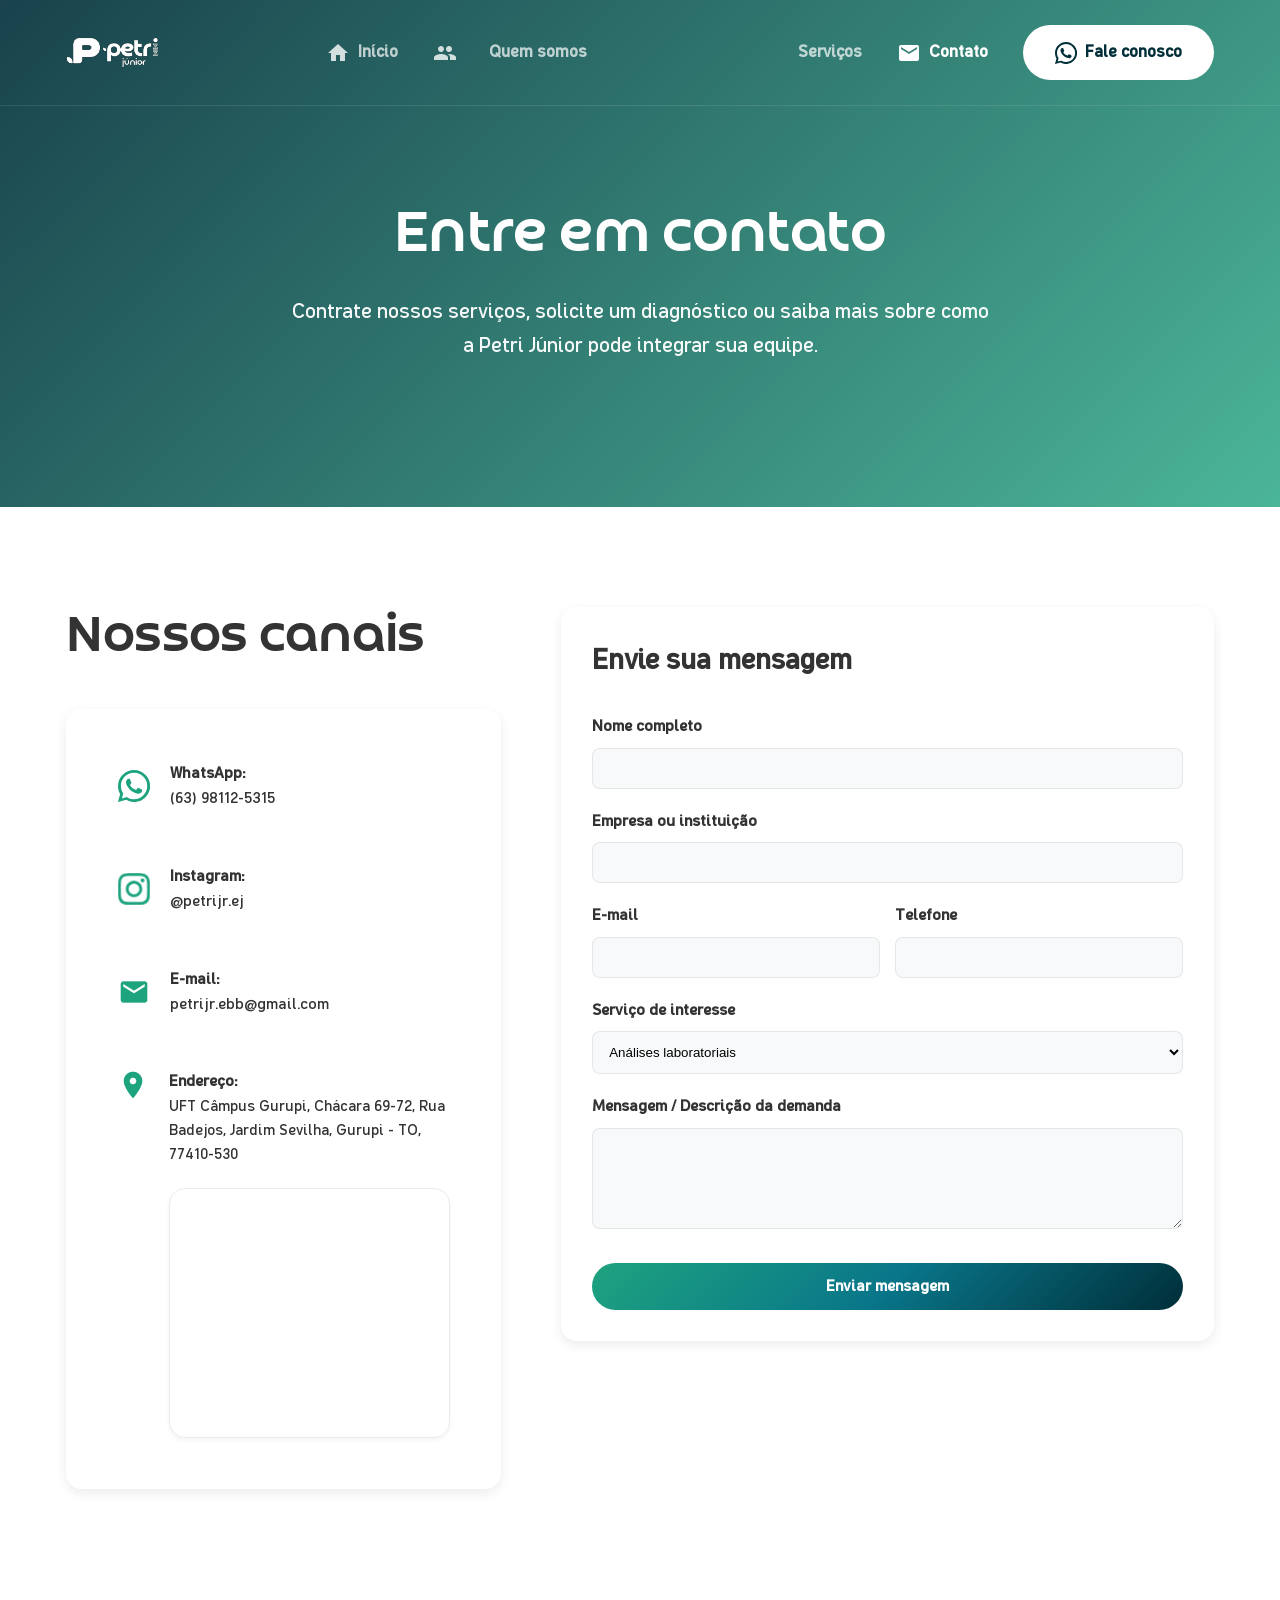
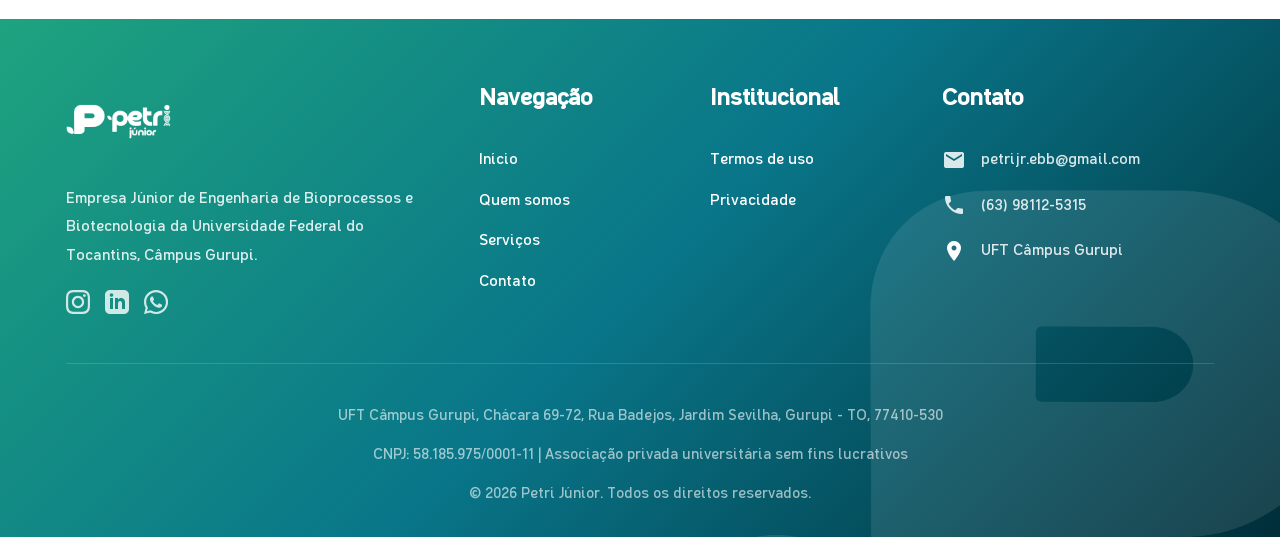
==== commit bae6bd19: "4" ====
--- a/contato.html
+++ b/contato.html
@@ -7,7 +7,7 @@
   
   <link href="https://fonts.googleapis.com/icon?family=Material+Icons" rel="stylesheet">
   <link rel="stylesheet" href="assets/css/style.css">
-  <link rel="icon" href="assets/img/favicon-branco.svg" type="image/svg+xml">
+  <link rel="icon" href="assets/img/favicon-colorido.svg" type="image/svg+xml">
 </head>
 <body>
 
@@ -15,7 +15,8 @@
   <header>
     <div class="container nav-container">
       <a href="index.html" class="logo">
-        <img src="assets/img/logo-petri.svg" alt="Petri Júnior Logo">
+        <img src="assets/img/logo-petri-white.svg" alt="Petri Júnior" class="logo-white">
+        <img src="assets/img/logo-petri-color.svg" alt="Petri Júnior" class="logo-color">
       </a>
       <nav class="nav-links">
         <a href="index.html"><span class="material-icons">home</span> Início</a>
--- a/assets/css/style.css
+++ b/assets/css/style.css
@@ -608,22 +608,53 @@
   top: 0;
   width: 100%;
   z-index: 1000;
-  background: rgba(255, 255, 255, 0.95);
-  backdrop-filter: blur(8px);
-  border-bottom: 1px solid var(--border-light);
+  padding: 15px 0;
+  transition: all 0.4s cubic-bezier(0.4, 0, 0.2, 1);
+  border-bottom: 1px solid transparent;
+}
+
+/* Navbar States */
+header.navbar--transparent {
+  background: transparent;
+  backdrop-filter: none;
+  -webkit-backdrop-filter: none;
+  border-bottom-color: rgba(255, 255, 255, 0.1);
+}
+
+header.navbar--scrolled {
+  background: rgba(255, 255, 255, 0.85);
+  backdrop-filter: blur(12px);
+  -webkit-backdrop-filter: blur(12px);
   padding: 10px 0;
-  transition: 0.3s;
+  border-bottom-color: var(--border-light);
+  box-shadow: var(--shadow-sm);
 }
 
 .nav-container {
   display: flex;
   justify-content: space-between;
+  align-items: center;
+}
+
+/* Logo Switching */
+.logo {
+  display: flex;
   align-items: center;
 }
 
 .logo img {
   height: 75px;
-}
+  transition: opacity 0.3s ease;
+}
+
+.logo .logo-white { display: none; }
+.logo .logo-color { display: block; }
+
+header.navbar--transparent .logo .logo-white { display: block; }
+header.navbar--transparent .logo .logo-color { display: none; }
+
+header.navbar--scrolled .logo .logo-white { display: none; }
+header.navbar--scrolled .logo .logo-color { display: block; }
 
 .nav-links {
   display: flex;
@@ -638,9 +669,61 @@
   display: flex;
   align-items: center;
   gap: 8px;
-}
-
+  transition: color 0.3s ease;
+}
+
+/* Colors for Transparent State (Desktop) */
+@media (min-width: 769px) {
+  header.navbar--transparent .nav-links a {
+    color: rgba(255, 255, 255, 0.7);
+  }
+
+  header.navbar--transparent .nav-links a:hover {
+    color: white;
+    opacity: 1;
+  }
+
+  header.navbar--transparent .nav-links a .material-icons {
+    color: white;
+    opacity: 0.8;
+  }
+  
+  header.navbar--transparent .nav-links a.active {
+    color: white;
+    opacity: 1;
+  }
+  
+  header.navbar--transparent .nav-links a.active .material-icons {
+    opacity: 1;
+  }
+
+  /* CTA Button in Transparent State */
+  header.navbar--transparent .btn-gradient {
+    background: white;
+    color: var(--primary-darker) !important;
+  }
+  
+  header.navbar--transparent .btn-gradient svg {
+    fill: var(--primary-darker) !important;
+  }
+
+  header.navbar--transparent .btn-gradient:hover {
+    background: var(--bg-light);
+    transform: translateY(-2px);
+    box-shadow: 0 5px 15px rgba(255, 255, 255, 0.2);
+  }
+}
+
+header.navbar--transparent .mobile-menu-btn {
+  color: white;
+}
+
+/* Specific Active/Hover Colors */
 .nav-links a:hover, .nav-links a.active {
+  color: var(--primary);
+}
+
+header.navbar--scrolled .nav-links a.active {
   color: var(--primary);
 }
 
@@ -648,6 +731,7 @@
   display: none;
   cursor: pointer;
   color: var(--primary-darker);
+  transition: color 0.3s ease;
 }
 
 /* Footer */
@@ -805,6 +889,19 @@
                 padding 0.5s ease;
   }
 
+  /* Force dark text in mobile menu regardless of header state */
+  .nav-links a {
+    color: var(--primary-darker);
+  }
+
+  .nav-links a .material-icons {
+    color: var(--primary-darker);
+  }
+
+  .nav-links a:hover, .nav-links a.active {
+    color: var(--primary);
+  }
+
   .nav-links.active {
     max-height: 600px; /* Large enough to fit items */
     opacity: 1;
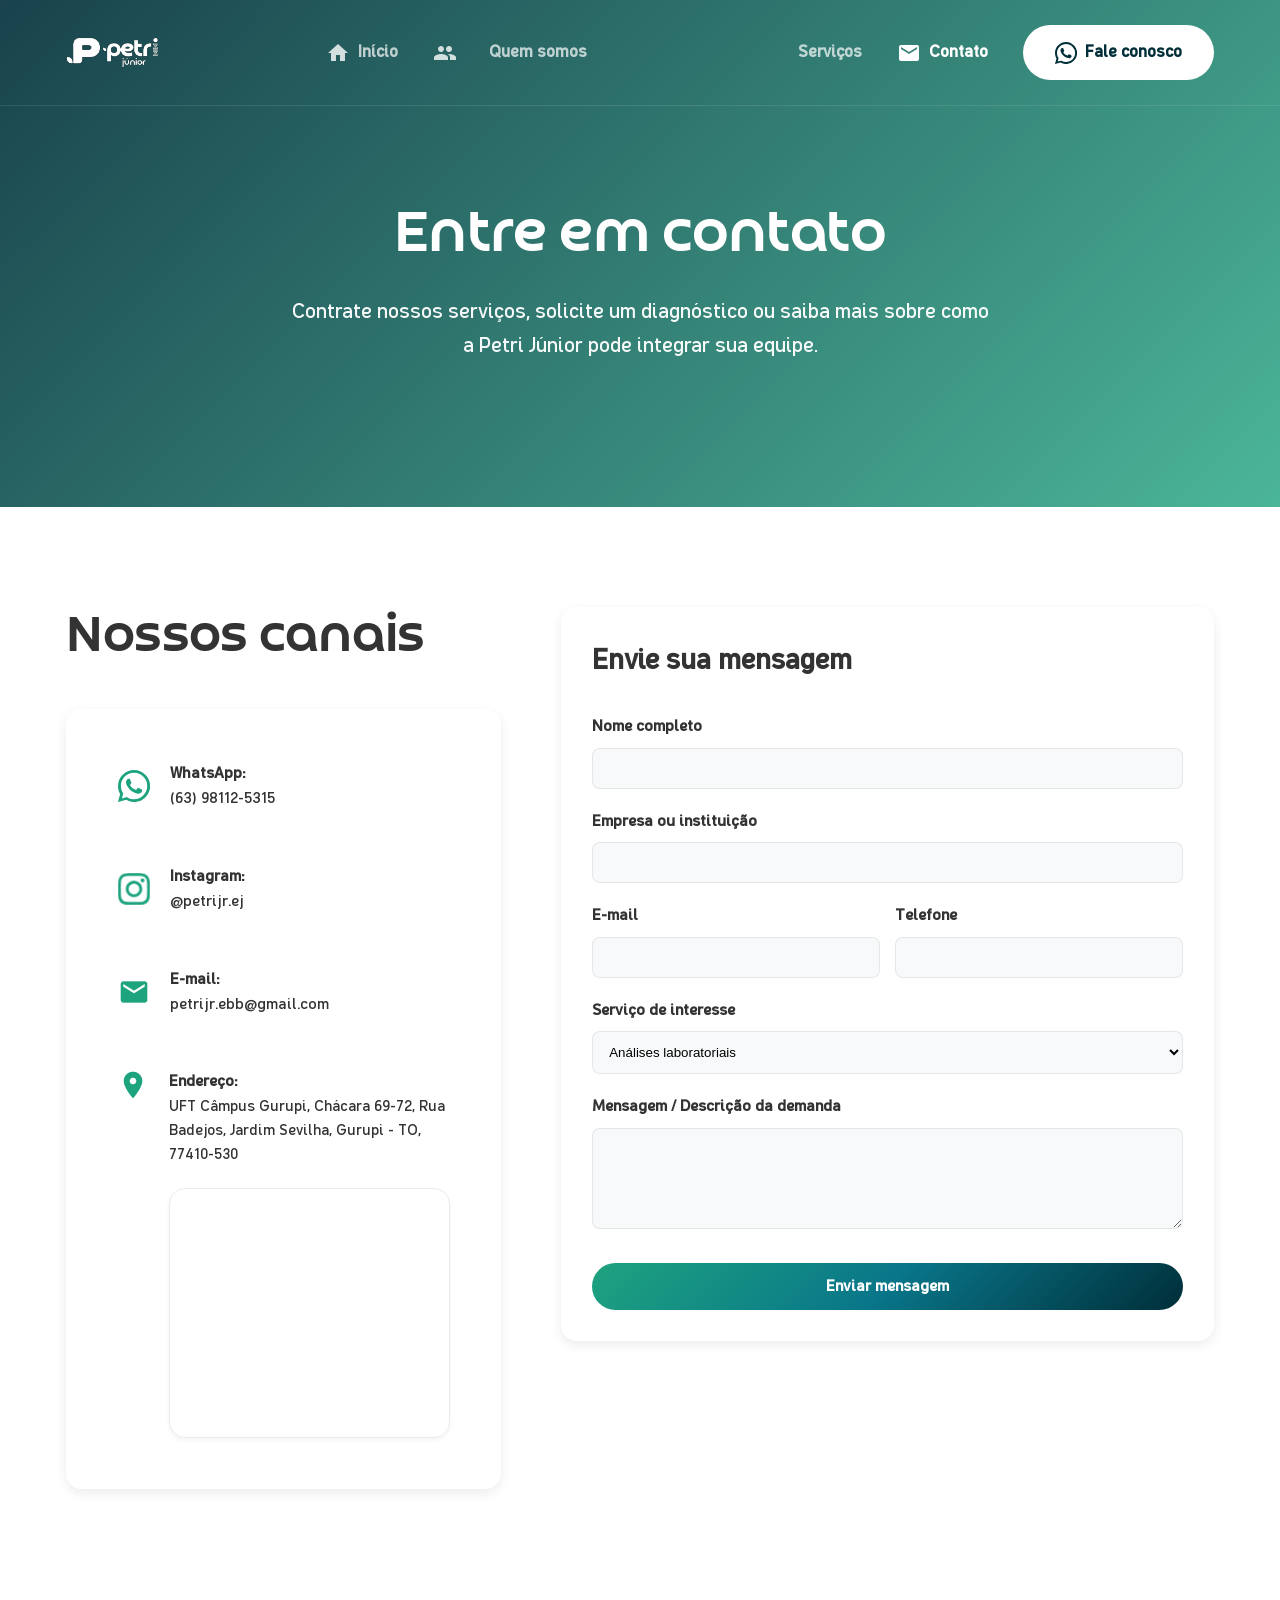
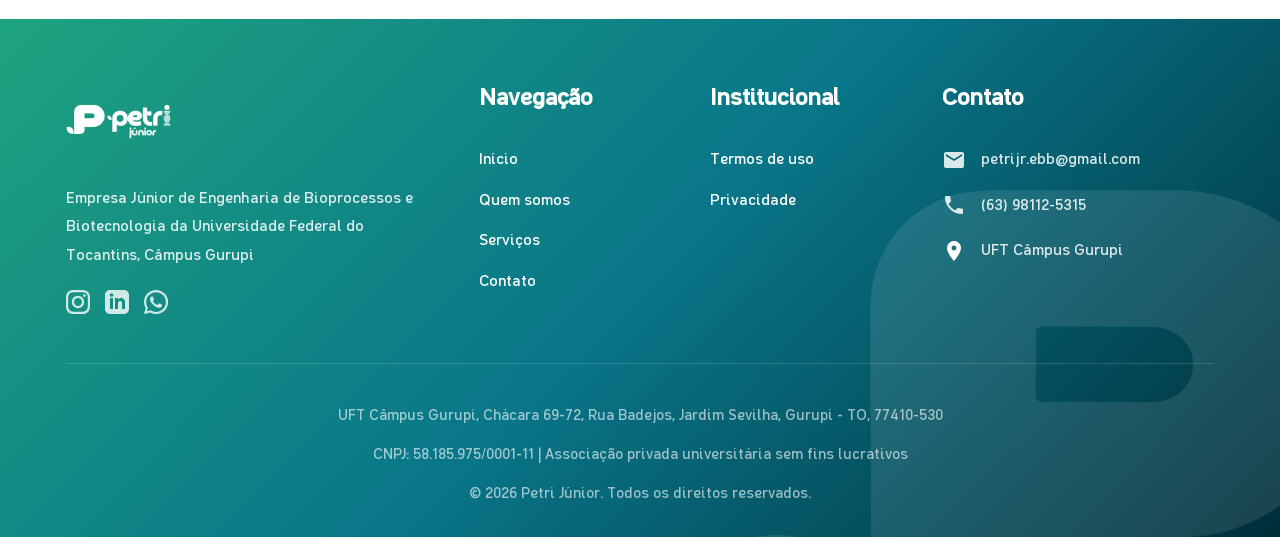
==== commit f21738fe: "5" ====
--- a/contato.html
+++ b/contato.html
@@ -6,6 +6,8 @@
   <title>Contato | Petri Júnior</title>
   
   <link href="https://fonts.googleapis.com/icon?family=Material+Icons" rel="stylesheet">
+  <link rel="preload" href="assets/fonts/Caracas.ttf" as="font" type="font/ttf" crossorigin="anonymous">
+  <link rel="preload" href="assets/fonts/Croogla.ttf" as="font" type="font/ttf" crossorigin="anonymous">
   <link rel="stylesheet" href="assets/css/style.css">
   <link rel="icon" href="assets/img/favicon-colorido.svg" type="image/svg+xml">
 </head>
@@ -138,7 +140,7 @@
       <div class="footer-grid">
         <div class="footer-info">
           <img src="assets/img/logo-petri.svg" alt="Petri Júnior" style="height: 85px; filter: brightness(0) invert(1);">
-          <p style="margin-top: 20px;">Empresa Júnior de Engenharia de Bioprocessos e Biotecnologia da Universidade Federal do Tocantins, Câmpus Gurupi.</p>
+          <p style="margin-top: 20px;">Empresa Júnior de Engenharia de Bioprocessos e Biotecnologia da Universidade Federal do Tocantins, Câmpus Gurupi</p>
           <div style="display: flex; gap: 15px; margin-top: 20px;">
             <a href="https://www.instagram.com/petrijr.ej/" target="_blank" style="color: white; opacity: 0.8;"><svg xmlns="http://www.w3.org/2000/svg" width="24" height="24" viewBox="0 0 24 24" fill="currentColor"><path d="M12 2.163c3.204 0 3.584.012 4.85.07 3.252.148 4.771 1.691 4.919 4.819.058 1.265.069 1.645.069 4.849 0 3.205-.012 3.584-.069 4.849-.149 3.225-1.664 4.771-4.919 4.919-1.266.058-1.644.07-4.85.07-3.204 0-3.584-.012-4.849-.07-3.26-.149-4.771-1.699-4.919-4.82-.058-1.265-.07-1.644-.07-4.849 0-3.204.013-3.583.07-4.849.149-3.227 1.664-4.771 4.919-4.919 1.266-.057 1.645-.069 4.849-.069zm0-2.163c-3.259 0-3.667.014-4.947.072-4.358.2-6.78 2.618-6.98 6.98-.059 1.281-.073 1.689-.073 4.948 0 3.259.014 3.668.072 4.948.2 4.358 2.618 6.78 6.98 6.98 1.281.058 1.689.072 4.948.072 3.259 0 3.668-.014 4.948-.072 4.354-.2 6.782-2.618 6.979-6.98.059-1.28.073-1.689.073-4.948 0-3.259-.014-3.667-.072-4.947-.196-4.354-2.617-6.78-6.979-6.98-1.281-.059-1.69-.073-4.949-.073zm0 5.838c-3.403 0-6.162 2.759-6.162 6.162s2.759 6.163 6.162 6.163 6.162-2.759 6.162-6.163c0-3.403-2.759-6.162-6.162-6.162zm0 10.162c-2.209 0-4-1.791-4-4 0-2.209 1.791-4 4-4s4 1.791 4 4c0 2.209-1.791 4-4 4zm6.406-11.845c-.796 0-1.441.645-1.441 1.44s.645 1.44 1.441 1.44c.795 0 1.439-.645 1.439-1.44s-.644-1.44-1.439-1.44z"/></svg></a>
             <a href="https://www.linkedin.com/company/petri-j%C3%BAnior" target="_blank" style="color: white; opacity: 0.8;"><svg xmlns="http://www.w3.org/2000/svg" width="24" height="24" viewBox="0 0 24 24" fill="currentColor"><path d="M19 0h-14c-2.761 0-5 2.239-5 5v14c0 2.761 2.239 5 5 5h14c2.762 0 5-2.238 5-5v-14c0-2.761-2.238-5-5-5zm-11 19h-3v-11h3v11zm-1.5-12.268c-.966 0-1.75-.79-1.75-1.764s.784-1.764 1.75-1.764 1.75.79 1.75 1.764-.783 1.764-1.75 1.764zm13.5 12.268h-3v-5.604c0-3.368-4-3.113-4 0v5.604h-3v-11h3v1.765c1.396-2.586 7-2.777 7 2.476v6.759z"/></svg></a>
--- a/assets/css/style.css
+++ b/assets/css/style.css
@@ -28,13 +28,13 @@
 @font-face {
   font-family: "Caracas";
   src: url("../fonts/Caracas.ttf") format("truetype");
-  font-display: swap;
+  font-display: block;
 }
 
 @font-face {
   font-family: "Croogla";
   src: url("../fonts/Croogla.ttf") format("truetype");
-  font-display: swap;
+  font-display: block;
 }
 
 /* Base Styles */
